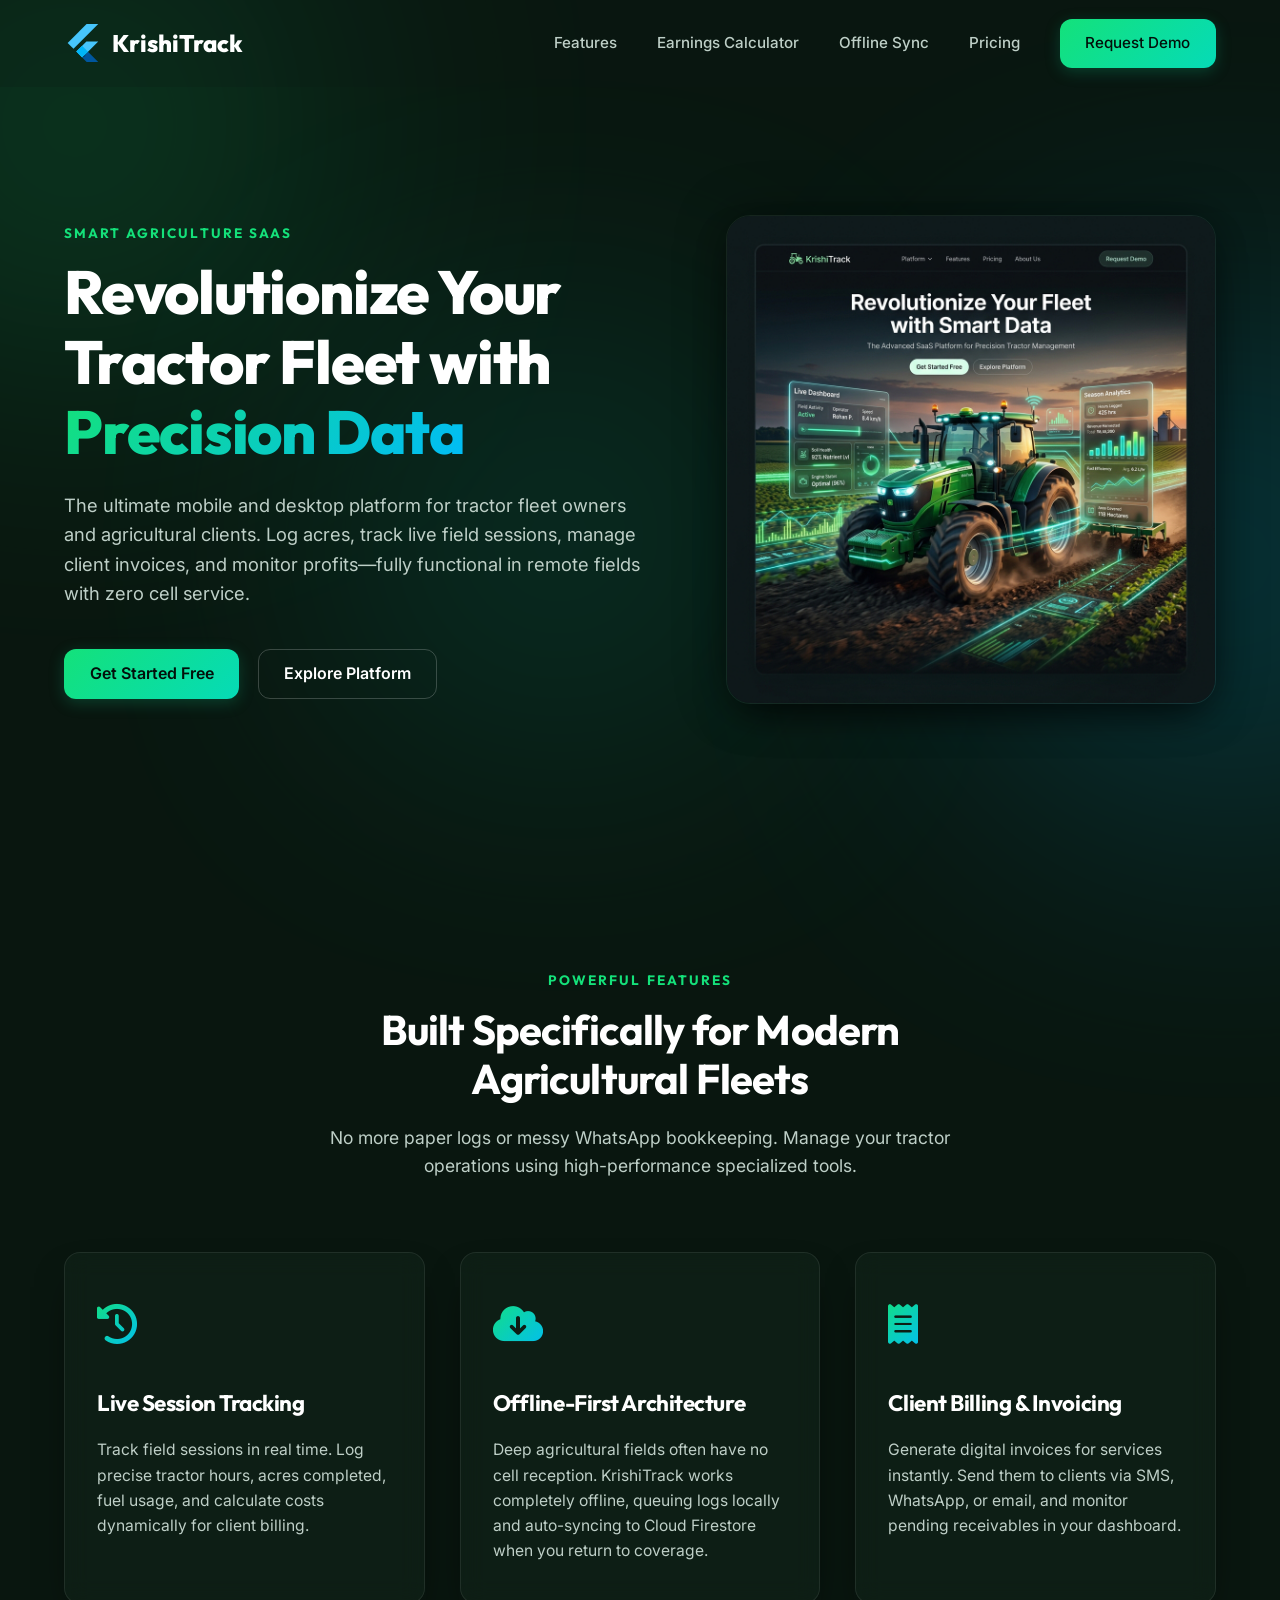
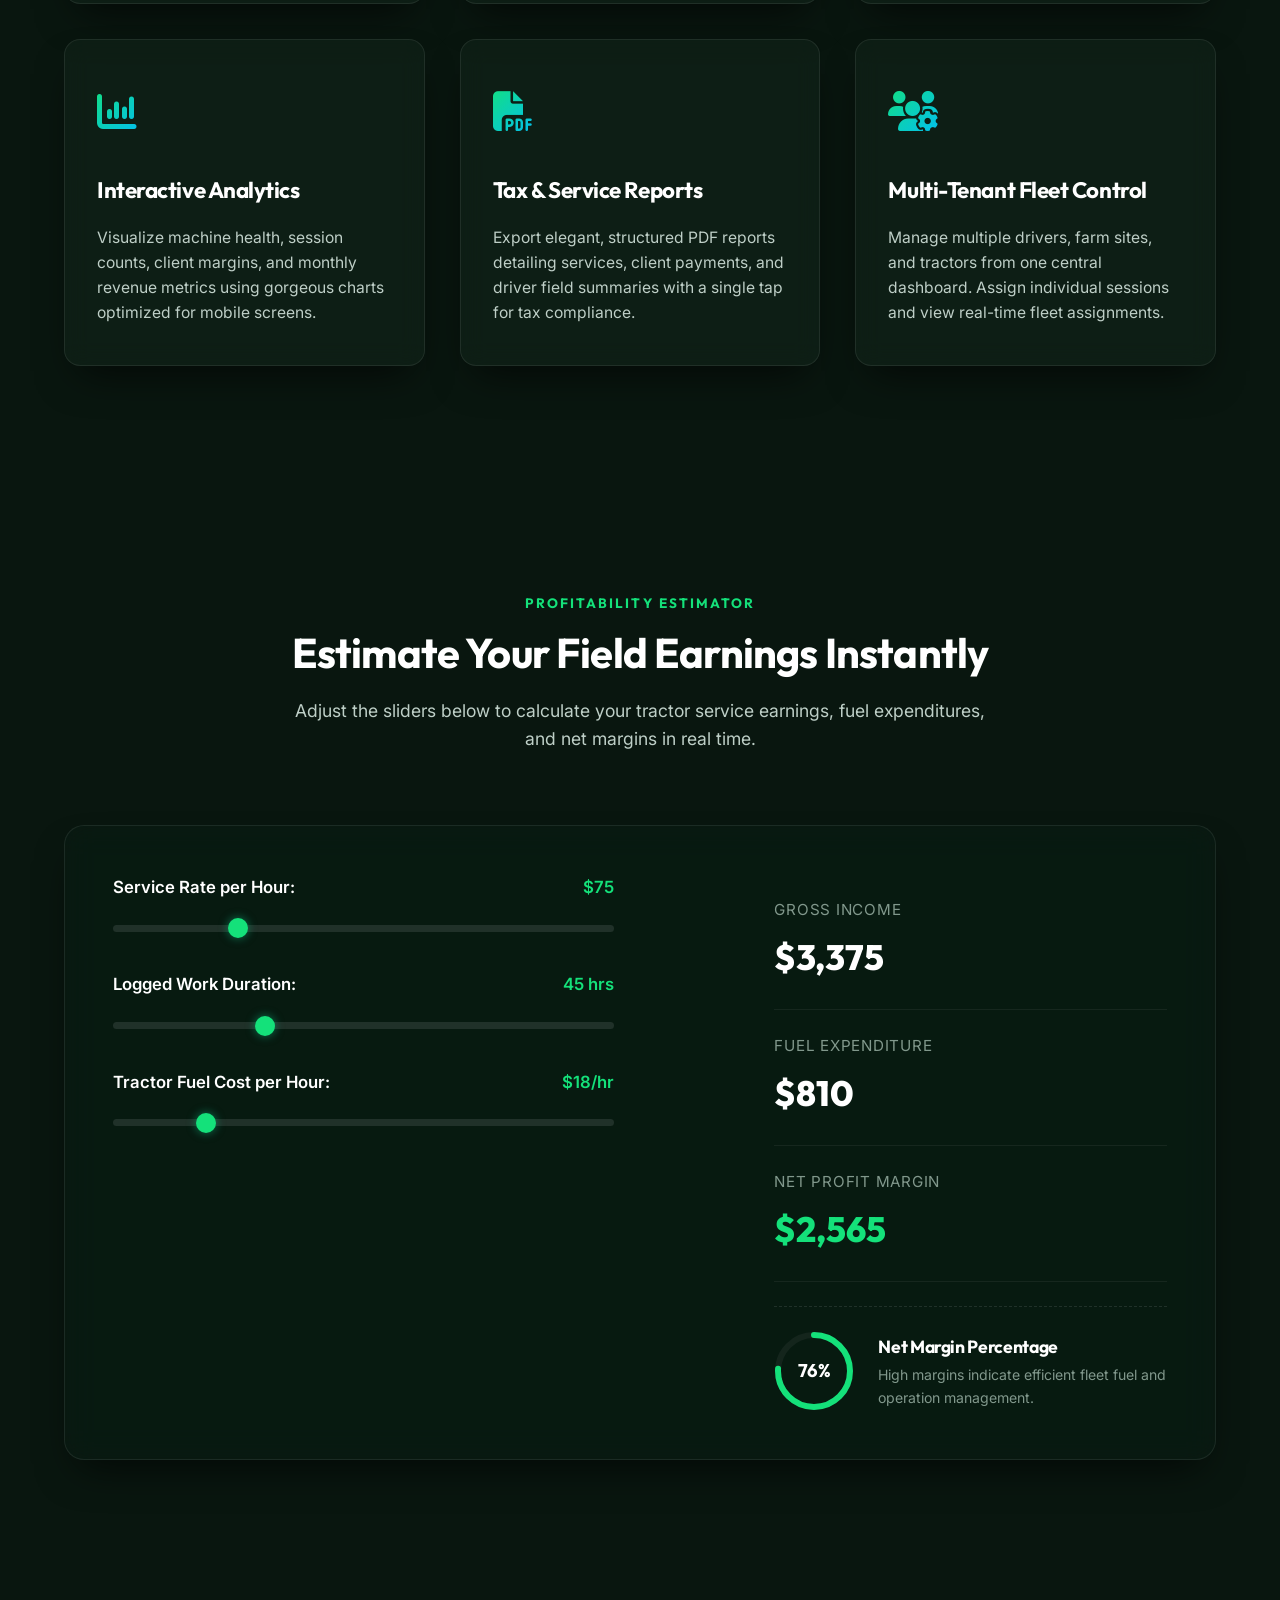
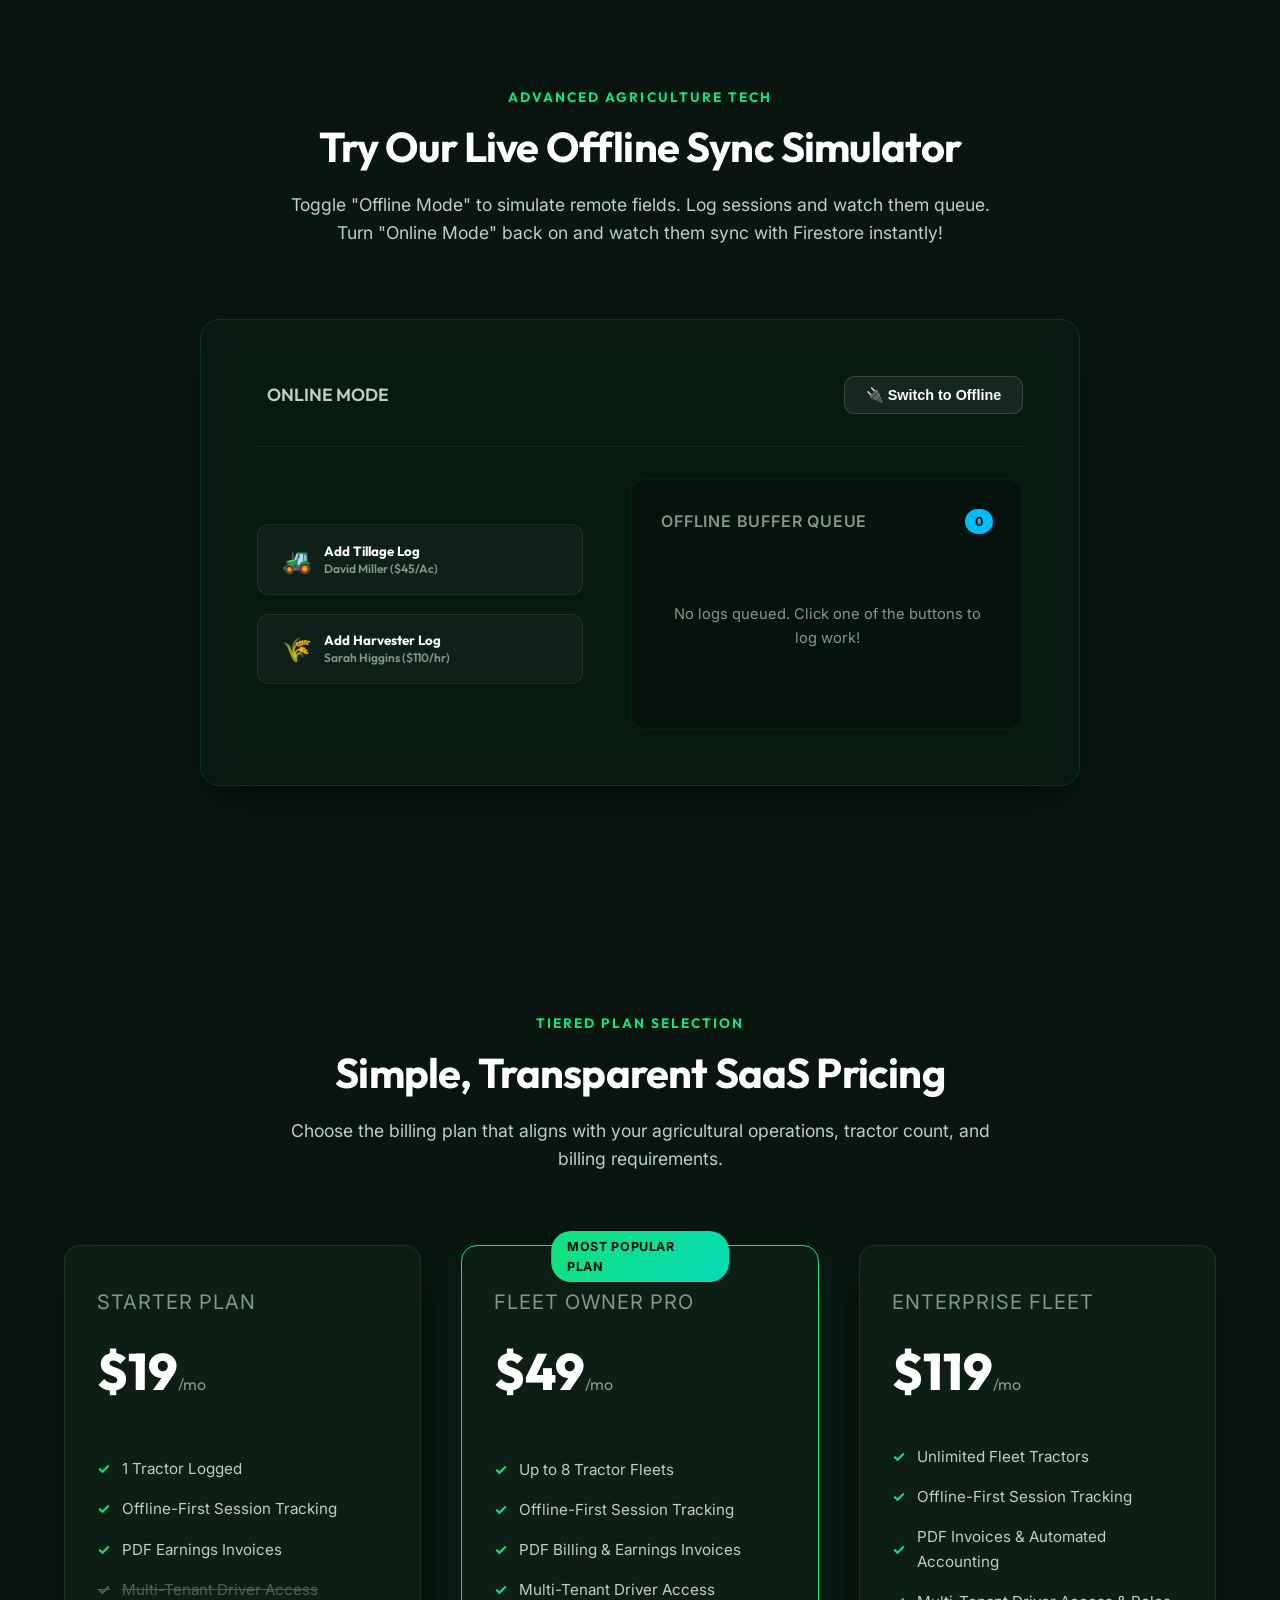
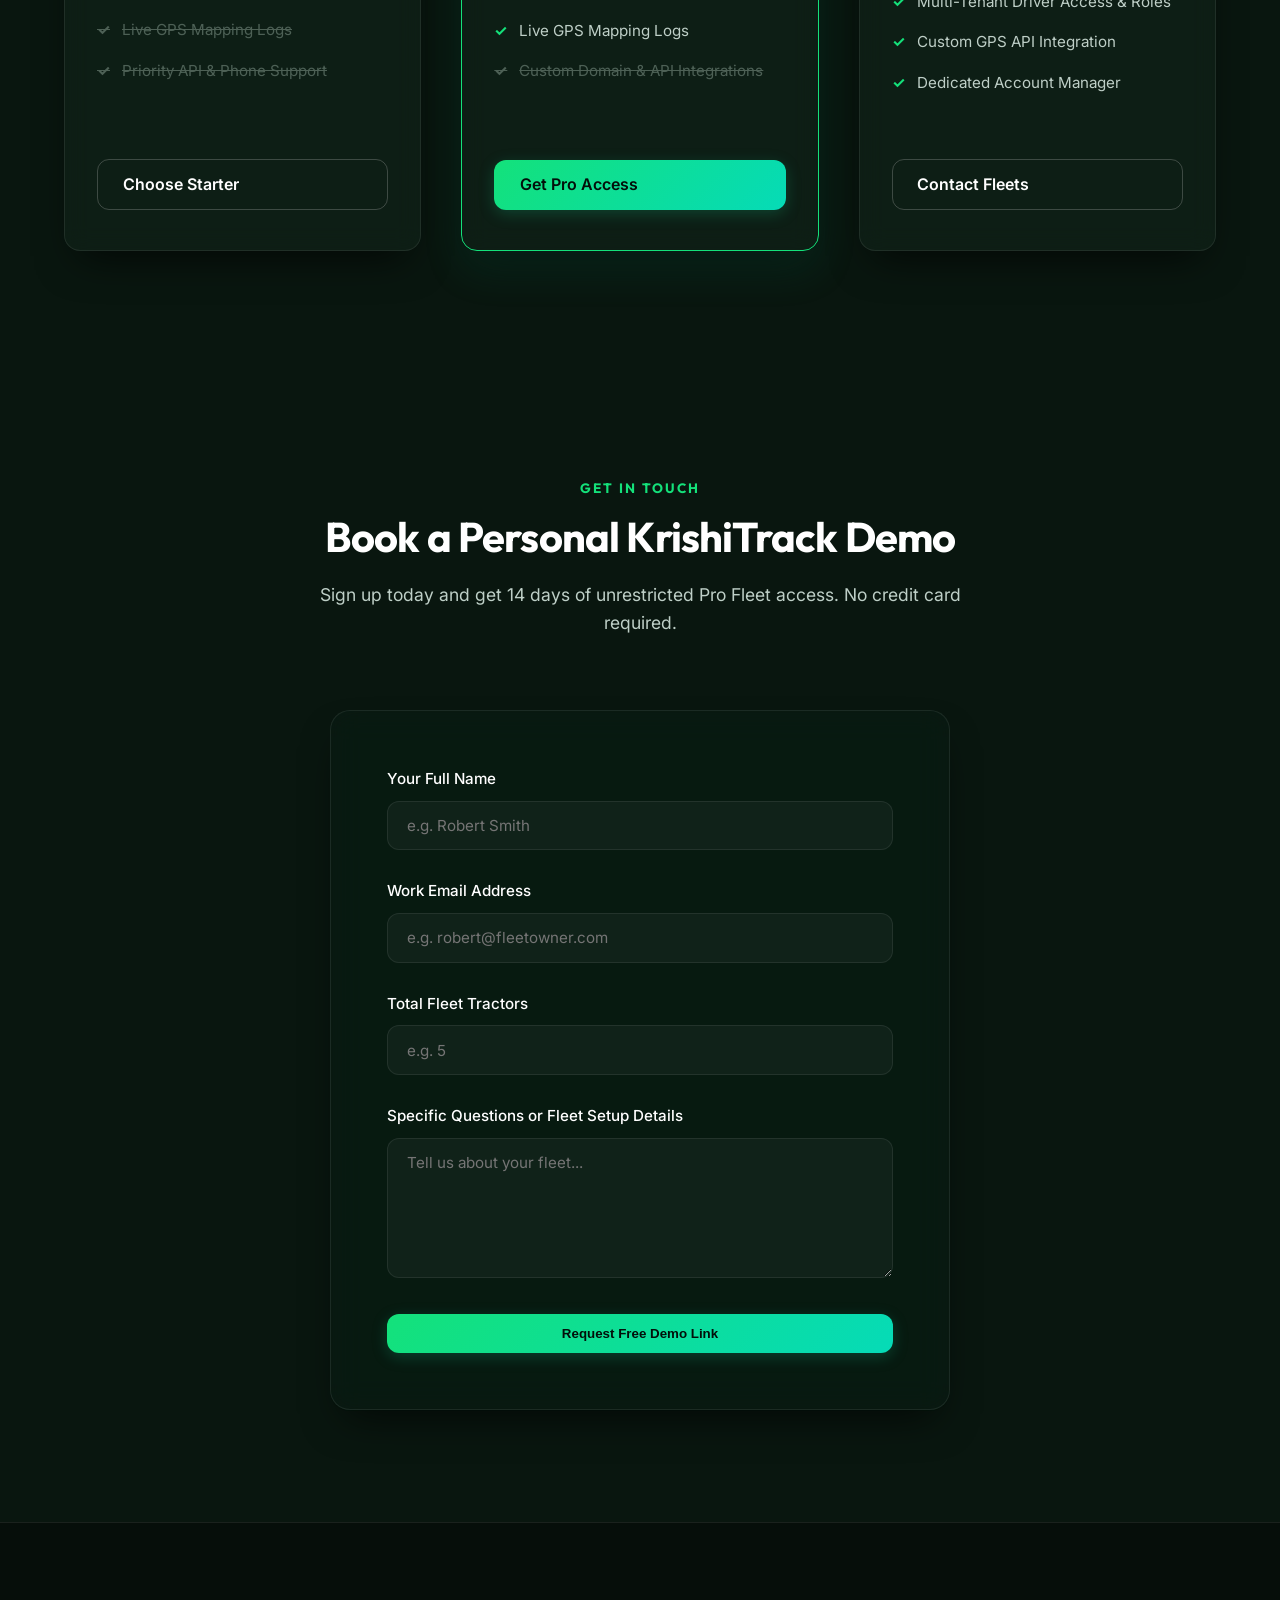
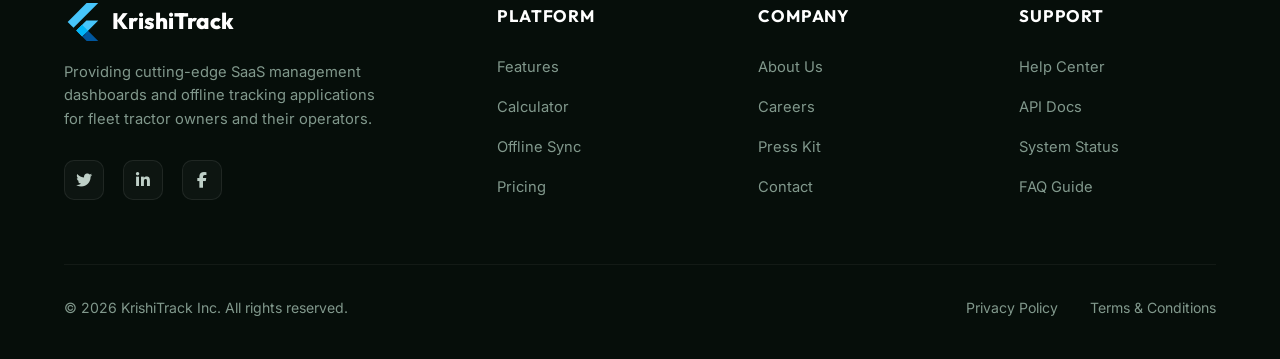
==== index.html @ 52d65d79 "website added" ====
<!DOCTYPE html>
<html lang="en">
<head>
    <meta charset="UTF-8">
    <meta name="viewport" content="width=device-width, initial-scale=1.0">
    <meta name="description" content="KrishiTrack is a premium tractor service SaaS for fleet owners and agricultural clients. Log fields, track session earnings, and collect payments—fully functional offline.">
    <title>KrishiTrack — Smart Tractor Service SaaS & Offline Tracker</title>
    
    <!-- Premium Styles & Fonts -->
    <link rel="stylesheet" href="css/style.css">
    <link rel="stylesheet" href="https://cdnjs.cloudflare.com/ajax/libs/font-awesome/6.4.0/css/all.min.css">
    <link rel="icon" type="image/png" href="assets/logo.svg">
</head>
<body>

    <!-- BACKGROUND LIGHT ORBS -->
    <div class="bg-blur-orb orb-1"></div>
    <div class="bg-blur-orb orb-2"></div>
    <div class="bg-blur-orb orb-3"></div>

    <!-- HEADER / NAVIGATION -->
    <header class="navbar">
        <div class="nav-container">
            <a href="index.html" class="logo" id="nav-logo">
                <img src="assets/logo.svg" alt="KrishiTrack Logo" class="logo-img">
                <span>KrishiTrack</span>
            </a>
            
            <nav class="nav-links" id="nav-menu">
                <a href="#features" class="nav-item">Features</a>
                <a href="#calculator" class="nav-item">Earnings Calculator</a>
                <a href="#sync-demo" class="nav-item">Offline Sync</a>
                <a href="#pricing" class="nav-item">Pricing</a>
                <a href="#contact" class="btn-primary">Request Demo</a>
            </nav>

            <button class="nav-toggle" id="menu-btn" aria-label="Toggle Menu">
                <i class="fa-solid fa-bars"></i>
            </button>
        </div>
    </header>

    <!-- HERO SECTION -->
    <section class="hero" id="home">
        <div class="hero-content">
            <span class="section-tag">SMART AGRICULTURE SAAS</span>
            <h1>Revolutionize Your Tractor Fleet with <span class="gradient-accent-text">Precision Data</span></h1>
            <p>The ultimate mobile and desktop platform for tractor fleet owners and agricultural clients. Log acres, track live field sessions, manage client invoices, and monitor profits—fully functional in remote fields with zero cell service.</p>
            <div class="hero-btns">
                <a href="#contact" class="btn-primary" id="hero-cta-primary">Get Started Free</a>
                <a href="#features" class="btn-secondary" id="hero-cta-secondary">Explore Platform</a>
            </div>
        </div>
        <div class="hero-image-container">
            <img src="assets/hero_mockup.png" alt="KrishiTrack Premium App Dashboard Mockup" class="hero-image" id="hero-mockup-img">
        </div>
    </section>

    <!-- CORE FEATURES SECTION -->
    <section class="section" id="features">
        <div class="section-header">
            <span class="section-tag">POWERFUL FEATURES</span>
            <h2>Built Specifically for Modern Agricultural Fleets</h2>
            <p>No more paper logs or messy WhatsApp bookkeeping. Manage your tractor operations using high-performance specialized tools.</p>
        </div>

        <div class="features-grid">
            <div class="glass-card feature-card" id="feat-1">
                <span class="feature-icon"><i class="fa-solid fa-clock-rotate-left"></i></span>
                <h3>Live Session Tracking</h3>
                <p>Track field sessions in real time. Log precise tractor hours, acres completed, fuel usage, and calculate costs dynamically for client billing.</p>
            </div>
            <div class="glass-card feature-card" id="feat-2">
                <span class="feature-icon"><i class="fa-solid fa-cloud-arrow-down"></i></span>
                <h3>Offline-First Architecture</h3>
                <p>Deep agricultural fields often have no cell reception. KrishiTrack works completely offline, queuing logs locally and auto-syncing to Cloud Firestore when you return to coverage.</p>
            </div>
            <div class="glass-card feature-card" id="feat-3">
                <span class="feature-icon"><i class="fa-solid fa-receipt"></i></span>
                <h3>Client Billing & Invoicing</h3>
                <p>Generate digital invoices for services instantly. Send them to clients via SMS, WhatsApp, or email, and monitor pending receivables in your dashboard.</p>
            </div>
            <div class="glass-card feature-card" id="feat-4">
                <span class="feature-icon"><i class="fa-solid fa-chart-column"></i></span>
                <h3>Interactive Analytics</h3>
                <p>Visualize machine health, session counts, client margins, and monthly revenue metrics using gorgeous charts optimized for mobile screens.</p>
            </div>
            <div class="glass-card feature-card" id="feat-5">
                <span class="feature-icon"><i class="fa-solid fa-file-pdf"></i></span>
                <h3>Tax & Service Reports</h3>
                <p>Export elegant, structured PDF reports detailing services, client payments, and driver field summaries with a single tap for tax compliance.</p>
            </div>
            <div class="glass-card feature-card" id="feat-6">
                <span class="feature-icon"><i class="fa-solid fa-users-gear"></i></span>
                <h3>Multi-Tenant Fleet Control</h3>
                <p>Manage multiple drivers, farm sites, and tractors from one central dashboard. Assign individual sessions and view real-time fleet assignments.</p>
            </div>
        </div>
    </section>

    <!-- INTERACTIVE PROFIT CALCULATOR -->
    <section class="section" id="calculator">
        <div class="section-header">
            <span class="section-tag">PROFITABILITY ESTIMATOR</span>
            <h2>Estimate Your Field Earnings Instantly</h2>
            <p>Adjust the sliders below to calculate your tractor service earnings, fuel expenditures, and net margins in real time.</p>
        </div>

        <div class="glass-panel calc-container" id="profit-calc-widget">
            <!-- SLIDER INPUTS -->
            <div class="calc-inputs">
                <div class="calc-form-group">
                    <label for="calc-rate">Service Rate per Hour: <span id="calc-rate-val">$45</span></label>
                    <input type="range" id="calc-rate" class="slider-input" min="20" max="250" step="5" value="75">
                </div>
                
                <div class="calc-form-group">
                    <label for="calc-hours">Logged Work Duration: <span id="calc-hours-val">10 hrs</span></label>
                    <input type="range" id="calc-hours" class="slider-input" min="1" max="150" step="1" value="45">
                </div>
                
                <div class="calc-form-group">
                    <label for="calc-fuel">Tractor Fuel Cost per Hour: <span id="calc-fuel-val">$15/hr</span></label>
                    <input type="range" id="calc-fuel" class="slider-input" min="5" max="80" step="1" value="18">
                </div>
            </div>

            <!-- CALCULATED BREAKDOWN -->
            <div class="calc-results" id="profit-results-panel">
                <div class="result-item" id="gross-res">
                    <div class="label">Gross Income</div>
                    <div class="value" id="res-gross">$0</div>
                </div>
                <div class="result-item" id="fuel-res">
                    <div class="label">Fuel Expenditure</div>
                    <div class="value" id="res-fuel">$0</div>
                </div>
                <div class="result-item net-profit" id="net-res">
                    <div class="label">Net profit margin</div>
                    <div class="value" id="res-net">$0</div>
                </div>
                
                <!-- Circular margin progress -->
                <div class="margin-circle-container">
                    <div class="progress-ring">
                        <svg width="80" height="80">
                            <circle class="progress-ring-circle-bg" cx="40" cy="40" r="36" />
                            <circle class="progress-ring-circle" id="progress-ring-circle" cx="40" cy="40" r="36" />
                        </svg>
                        <div class="progress-text" id="margin-percentage">0%</div>
                    </div>
                    <div class="margin-description">
                        <h4>Net Margin Percentage</h4>
                        <p>High margins indicate efficient fleet fuel and operation management.</p>
                    </div>
                </div>
            </div>
        </div>
    </section>

    <!-- LIVE OFFLINE SYNC SIMULATOR -->
    <section class="section" id="sync-demo">
        <div class="section-header">
            <span class="section-tag">ADVANCED AGRICULTURE TECH</span>
            <h2>Try Our Live Offline Sync Simulator</h2>
            <p>Toggle "Offline Mode" to simulate remote fields. Log sessions and watch them queue. Turn "Online Mode" back on and watch them sync with Firestore instantly!</p>
        </div>

        <div class="glass-panel sync-container" id="sync-simulation-box">
            <!-- STATUS TOPBAR -->
            <div class="sync-header">
                <div class="sync-status">
                    <span class="status-dot" id="status-dot"></span>
                    <span id="status-text">ONLINE MODE</span>
                </div>
                <button class="btn-toggle-connection" id="btn-connection">🔌 Switch to Offline</button>
            </div>

            <!-- BODY PANEL -->
            <div class="sync-demo-body">
                <div class="sync-actions">
                    <button class="btn-action" id="btn-add-session-1">
                        <span class="icon">🚜</span>
                        <div>
                            <strong>Add Tillage Log</strong>
                            <p style="font-size:0.75rem; color:var(--text-muted); margin-top:2px;">David Miller ($45/Ac)</p>
                        </div>
                    </button>
                    <button class="btn-action" id="btn-add-session-2">
                        <span class="icon">🌾</span>
                        <div>
                            <strong>Add Harvester Log</strong>
                            <p style="font-size:0.75rem; color:var(--text-muted); margin-top:2px;">Sarah Higgins ($110/hr)</p>
                        </div>
                    </button>
                </div>

                <!-- QUEUE PANEL representation -->
                <div class="queue-panel">
                    <div class="queue-title">
                        <span>Offline Buffer Queue</span>
                        <span class="queue-badge" id="queue-count">0</span>
                    </div>
                    <div class="queue-list" id="queue-list">
                        <div class="queue-empty-msg" id="queue-empty">
                            No logs queued. Click one of the buttons to log work!
                        </div>
                    </div>
                </div>
            </div>
        </div>
    </section>

    <!-- SAAS PRICING TIERS -->
    <section class="section" id="pricing">
        <div class="section-header">
            <span class="section-tag">TIERED PLAN SELECTION</span>
            <h2>Simple, Transparent SaaS Pricing</h2>
            <p>Choose the billing plan that aligns with your agricultural operations, tractor count, and billing requirements.</p>
        </div>

        <div class="pricing-grid">
            <!-- STARTER -->
            <div class="glass-card pricing-card" id="price-starter">
                <div class="price-header">
                    <div class="tier-name">Starter Plan</div>
                    <div class="price">$19<span>/mo</span></div>
                </div>
                <ul class="price-features">
                    <li><span class="check">✓</span> 1 Tractor Logged</li>
                    <li><span class="check">✓</span> Offline-First Session Tracking</li>
                    <li><span class="check">✓</span> PDF Earnings Invoices</li>
                    <li class="disabled"><span class="check">✓</span> Multi-Tenant Driver Access</li>
                    <li class="disabled"><span class="check">✓</span> Live GPS Mapping Logs</li>
                    <li class="disabled"><span class="check">✓</span> Priority API & Phone Support</li>
                </ul>
                <a href="#contact" class="btn-secondary" id="btn-pricing-starter">Choose Starter</a>
            </div>

            <!-- PRO / OWNER -->
            <div class="glass-card pricing-card popular" id="price-owner">
                <div class="popular-badge">Most Popular Plan</div>
                <div class="price-header">
                    <div class="tier-name">Fleet Owner Pro</div>
                    <div class="price">$49<span>/mo</span></div>
                </div>
                <ul class="price-features">
                    <li><span class="check">✓</span> Up to 8 Tractor Fleets</li>
                    <li><span class="check">✓</span> Offline-First Session Tracking</li>
                    <li><span class="check">✓</span> PDF Billing & Earnings Invoices</li>
                    <li><span class="check">✓</span> Multi-Tenant Driver Access</li>
                    <li><span class="check">✓</span> Live GPS Mapping Logs</li>
                    <li class="disabled"><span class="check">✓</span> Custom Domain & API Integrations</li>
                </ul>
                <a href="#contact" class="btn-primary" id="btn-pricing-owner">Get Pro Access</a>
            </div>

            <!-- ENTERPRISE -->
            <div class="glass-card pricing-card" id="price-fleet">
                <div class="price-header">
                    <div class="tier-name">Enterprise Fleet</div>
                    <div class="price">$119<span>/mo</span></div>
                </div>
                <ul class="price-features">
                    <li><span class="check">✓</span> Unlimited Fleet Tractors</li>
                    <li><span class="check">✓</span> Offline-First Session Tracking</li>
                    <li><span class="check">✓</span> PDF Invoices & Automated Accounting</li>
                    <li><span class="check">✓</span> Multi-Tenant Driver Access & Roles</li>
                    <li><span class="check">✓</span> Custom GPS API Integration</li>
                    <li><span class="check">✓</span> Dedicated Account Manager</li>
                </ul>
                <a href="#contact" class="btn-secondary" id="btn-pricing-fleet">Contact Fleets</a>
            </div>
        </div>
    </section>

    <!-- CONTACT / BOOK DEMO FORM -->
    <section class="section" id="contact">
        <div class="section-header">
            <span class="section-tag">GET IN TOUCH</span>
            <h2>Book a Personal KrishiTrack Demo</h2>
            <p>Sign up today and get 14 days of unrestricted Pro Fleet access. No credit card required.</p>
        </div>

        <div class="glass-panel contact-container">
            <form class="contact-form" id="contact-form">
                <div class="form-group">
                    <label for="form-name">Your Full Name</label>
                    <input type="text" id="form-name" class="form-input" placeholder="e.g. Robert Smith" required>
                </div>
                <div class="form-group">
                    <label for="form-email">Work Email Address</label>
                    <input type="email" id="form-email" class="form-input" placeholder="e.g. robert@fleetowner.com" required>
                </div>
                <div class="form-group">
                    <label for="form-tractors">Total Fleet Tractors</label>
                    <input type="number" id="form-tractors" class="form-input" min="1" max="500" placeholder="e.g. 5" required>
                </div>
                <div class="form-group">
                    <label for="form-msg">Specific Questions or Fleet Setup Details</label>
                    <textarea id="form-msg" class="form-input" placeholder="Tell us about your fleet..." required></textarea>
                </div>
                <button type="submit" class="btn-primary" id="btn-submit-form">Request Free Demo Link</button>
            </form>
        </div>
    </section>

    <!-- FOOTER -->
    <footer class="footer">
        <div class="footer-container">
            <div class="footer-info">
                <a href="index.html" class="footer-logo">
                    <img src="assets/logo.svg" alt="KrishiTrack Logo" class="logo-img">
                    <span>KrishiTrack</span>
                </a>
                <p>Providing cutting-edge SaaS management dashboards and offline tracking applications for fleet tractor owners and their operators.</p>
                <div class="social-links">
                    <a href="#" class="social-icon" aria-label="Twitter"><i class="fa-brands fa-twitter"></i></a>
                    <a href="#" class="social-icon" aria-label="LinkedIn"><i class="fa-brands fa-linkedin-in"></i></a>
                    <a href="#" class="social-icon" aria-label="Facebook"><i class="fa-brands fa-facebook-f"></i></a>
                </div>
            </div>
            
            <div class="footer-column">
                <h4>Platform</h4>
                <ul>
                    <li><a href="#features">Features</a></li>
                    <li><a href="#calculator">Calculator</a></li>
                    <li><a href="#sync-demo">Offline Sync</a></li>
                    <li><a href="#pricing">Pricing</a></li>
                </ul>
            </div>

            <div class="footer-column">
                <h4>Company</h4>
                <ul>
                    <li><a href="#">About Us</a></li>
                    <li><a href="#">Careers</a></li>
                    <li><a href="#">Press Kit</a></li>
                    <li><a href="#contact">Contact</a></li>
                </ul>
            </div>

            <div class="footer-column">
                <h4>Support</h4>
                <ul>
                    <li><a href="#">Help Center</a></li>
                    <li><a href="#">API Docs</a></li>
                    <li><a href="#">System Status</a></li>
                    <li><a href="#">FAQ Guide</a></li>
                </ul>
            </div>
        </div>

        <div class="footer-bottom">
            <p>&copy; 2026 KrishiTrack Inc. All rights reserved.</p>
            <div class="footer-bottom-links">
                <a href="privacy.html" id="link-privacy">Privacy Policy</a>
                <a href="terms.html" id="link-terms">Terms & Conditions</a>
            </div>
        </div>
    </footer>

    <!-- MAIN JAVASCRIPT -->
    <script src="js/main.js"></script>
</body>
</html>
---- css/style.css ----
@import url('https://fonts.googleapis.com/css2?family=Inter:wght@300;400;500;600&family=Outfit:wght@400;500;600;700;800&display=swap');

/* --- DESIGN SYSTEM & CSS VARIABLES --- */
:root {
    --bg-base: hsl(150, 42%, 6%);
    --bg-surface: hsl(150, 35%, 11%);
    --bg-surface-glass: rgba(12, 28, 20, 0.6);
    --bg-card: rgba(20, 40, 30, 0.45);
    
    --primary: hsl(150, 84%, 48%);       /* Field Neon Green */
    --secondary: hsl(195, 100%, 49%);    /* Tech Cyan-Blue */
    --accent: hsl(170, 95%, 44%);       /* Emerald Glow */
    
    --text-primary: hsl(0, 0%, 100%);
    --text-secondary: hsl(150, 15%, 78%);
    --text-muted: hsl(150, 10%, 55%);
    
    --border-color: rgba(255, 255, 255, 0.08);
    --border-glow: rgba(16, 185, 129, 0.2);
    
    --font-heading: 'Outfit', 'Inter', sans-serif;
    --font-body: 'Inter', sans-serif;
    
    --shadow-premium: 0 20px 40px -15px rgba(0, 0, 0, 0.7);
    --shadow-glow: 0 0 25px rgba(16, 185, 129, 0.35);
    --transition-smooth: all 0.4s cubic-bezier(0.16, 1, 0.3, 1);
}

/* --- RESET & BASE STYLES --- */
* {
    margin: 0;
    padding: 0;
    box-sizing: border-box;
    scroll-behavior: smooth;
}

body {
    background-color: var(--bg-base);
    color: var(--text-secondary);
    font-family: var(--font-body);
    line-height: 1.6;
    overflow-x: hidden;
}

h1, h2, h3, h4, h5, h6 {
    color: var(--text-primary);
    font-family: var(--font-heading);
    font-weight: 700;
    letter-spacing: -0.02em;
}

a {
    color: inherit;
    text-decoration: none;
    transition: var(--transition-smooth);
}

ul {
    list-style: none;
}

/* --- PREMIUM GRADIENTS & DECORATIONS --- */
.gradient-text {
    background: linear-gradient(135deg, var(--text-primary) 30%, var(--primary) 70%, var(--secondary) 100%);
    -webkit-background-clip: text;
    -webkit-text-fill-color: transparent;
}

.gradient-accent-text {
    background: linear-gradient(135deg, var(--primary) 0%, var(--secondary) 100%);
    -webkit-background-clip: text;
    -webkit-text-fill-color: transparent;
}

.bg-blur-orb {
    position: absolute;
    border-radius: 50%;
    filter: blur(140px);
    z-index: -1;
    opacity: 0.22;
    pointer-events: none;
}

.orb-1 {
    width: 450px;
    height: 450px;
    background: var(--primary);
    top: -100px;
    left: -150px;
}

.orb-2 {
    width: 500px;
    height: 500px;
    background: var(--secondary);
    bottom: 10%;
    right: -200px;
}

.orb-3 {
    width: 350px;
    height: 350px;
    background: var(--accent);
    top: 40%;
    left: 30%;
}

/* --- GLASSMORPHISM UTILITIES --- */
.glass-panel {
    background: var(--bg-surface-glass);
    backdrop-filter: blur(16px) saturate(180%);
    -webkit-backdrop-filter: blur(16px) saturate(180%);
    border: 1px solid var(--border-color);
    border-radius: 20px;
    box-shadow: var(--shadow-premium);
    transition: var(--transition-smooth);
}

.glass-card {
    background: var(--bg-card);
    backdrop-filter: blur(12px);
    -webkit-backdrop-filter: blur(12px);
    border: 1px solid var(--border-color);
    border-radius: 16px;
    padding: 2.5rem 2rem;
    box-shadow: var(--shadow-premium);
    transition: var(--transition-smooth);
}

.glass-card:hover {
    transform: translateY(-8px);
    border-color: rgba(16, 185, 129, 0.25);
    box-shadow: 0 20px 35px -10px rgba(0,0,0,0.6), 0 0 15px rgba(16, 185, 129, 0.1);
}

/* --- NAVIGATION BAR --- */
.navbar {
    position: fixed;
    top: 0;
    left: 0;
    width: 100%;
    z-index: 1000;
    padding: 1.2rem 5%;
    transition: var(--transition-smooth);
    background: rgba(12, 28, 20, 0.2);
}

.navbar.scrolled {
    background: rgba(12, 28, 20, 0.85);
    backdrop-filter: blur(16px);
    border-bottom: 1px solid var(--border-color);
    padding: 0.9rem 5%;
}

.nav-container {
    display: flex;
    justify-content: space-between;
    align-items: center;
    max-width: 1300px;
    margin: 0 auto;
}

.logo {
    display: flex;
    align-items: center;
    gap: 10px;
    font-size: 1.5rem;
    font-family: var(--font-heading);
    font-weight: 800;
    color: var(--text-primary);
}

.logo-img {
    height: 38px;
    width: 38px;
}

.nav-links {
    display: flex;
    gap: 2.5rem;
    align-items: center;
}

.nav-links a {
    font-size: 0.95rem;
    font-weight: 500;
}

.nav-links a:hover {
    color: var(--primary);
}

.nav-links a.active {
    color: var(--primary);
}

.btn-primary {
    background: linear-gradient(135deg, var(--primary) 0%, var(--accent) 100%);
    color: #030f0a;
    font-weight: 600;
    padding: 0.75rem 1.6rem;
    border-radius: 12px;
    box-shadow: 0 4px 15px rgba(16, 185, 129, 0.25);
    border: none;
    cursor: pointer;
    transition: var(--transition-smooth);
}

.btn-primary:hover {
    transform: translateY(-2px);
    box-shadow: 0 6px 20px rgba(16, 185, 129, 0.4), var(--shadow-glow);
}

.btn-secondary {
    background: transparent;
    color: var(--text-primary);
    font-weight: 600;
    padding: 0.72rem 1.55rem;
    border-radius: 12px;
    border: 1px solid rgba(255, 255, 255, 0.2);
    cursor: pointer;
    transition: var(--transition-smooth);
}

.btn-secondary:hover {
    background: rgba(255, 255, 255, 0.05);
    border-color: var(--primary);
    transform: translateY(-2px);
}

.nav-toggle {
    display: none;
    cursor: pointer;
    background: none;
    border: none;
    color: var(--text-primary);
    font-size: 1.6rem;
}

/* --- HERO SECTION --- */
.hero {
    position: relative;
    padding: 10rem 5% 6rem 5%;
    max-width: 1400px;
    margin: 0 auto;
    display: grid;
    grid-template-columns: 1.1fr 0.9fr;
    gap: 4rem;
    align-items: center;
    min-height: 95vh;
}

.hero-content h1 {
    font-size: 3.8rem;
    line-height: 1.15;
    margin-bottom: 1.5rem;
    font-weight: 800;
}

.hero-content p {
    font-size: 1.15rem;
    color: var(--text-secondary);
    margin-bottom: 2.5rem;
    max-width: 580px;
}

.hero-btns {
    display: flex;
    gap: 1.2rem;
}

.hero-image-container {
    position: relative;
    display: flex;
    justify-content: center;
    align-items: center;
}

.hero-image {
    max-width: 100%;
    height: auto;
    border-radius: 24px;
    box-shadow: var(--shadow-premium), 0 0 50px rgba(0, 0, 0, 0.4);
    animation: floatAnimation 6s ease-in-out infinite;
    border: 1px solid rgba(255, 255, 255, 0.05);
}

@keyframes floatAnimation {
    0%, 100% { transform: translateY(0); }
    50% { transform: translateY(-12px); }
}

/* --- SECTION GENERAL --- */
.section {
    padding: 7rem 5%;
    max-width: 1300px;
    margin: 0 auto;
    position: relative;
}

.section-header {
    text-align: center;
    max-width: 700px;
    margin: 0 auto 4.5rem auto;
}

.section-tag {
    font-family: var(--font-heading);
    font-weight: 700;
    text-transform: uppercase;
    font-size: 0.85rem;
    letter-spacing: 0.15em;
    color: var(--primary);
    margin-bottom: 0.8rem;
    display: inline-block;
}

.section-header h2 {
    font-size: 2.6rem;
    margin-bottom: 1.2rem;
    line-height: 1.2;
}

.section-header p {
    font-size: 1.1rem;
    color: var(--text-secondary);
}

/* --- FEATURES SECTION --- */
.features-grid {
    display: grid;
    grid-template-columns: repeat(auto-fit, minmax(320px, 1fr));
    gap: 2.2rem;
}

.feature-icon {
    font-size: 2.5rem;
    margin-bottom: 1.8rem;
    color: var(--primary);
    background: linear-gradient(135deg, var(--primary), var(--secondary));
    -webkit-background-clip: text;
    -webkit-text-fill-color: transparent;
    display: inline-block;
}

.feature-card h3 {
    font-size: 1.4rem;
    margin-bottom: 1rem;
}

.feature-card p {
    font-size: 0.98rem;
    color: var(--text-secondary);
}

/* --- INTERACTIVE CALCULATOR --- */
.calc-container {
    display: grid;
    grid-template-columns: 1.1fr 0.9fr;
    gap: 4rem;
    align-items: stretch;
}

.calc-inputs {
    padding: 3rem;
}

.calc-form-group {
    margin-bottom: 2rem;
}

.calc-form-group label {
    display: flex;
    justify-content: space-between;
    font-weight: 600;
    font-size: 1.05rem;
    margin-bottom: 0.8rem;
    color: var(--text-primary);
}

.calc-form-group label span {
    color: var(--primary);
}

.slider-input {
    width: 100%;
    -webkit-appearance: none;
    appearance: none;
    height: 7px;
    border-radius: 5px;
    background: rgba(255,255,255,0.1);
    outline: none;
    transition: background 0.3s;
}

.slider-input::-webkit-slider-thumb {
    -webkit-appearance: none;
    appearance: none;
    width: 20px;
    height: 20px;
    border-radius: 50%;
    background: var(--primary);
    cursor: pointer;
    box-shadow: 0 0 10px rgba(16, 185, 129, 0.6);
    transition: transform 0.2s;
}

.slider-input::-webkit-slider-thumb:hover {
    transform: scale(1.2);
}

.calc-results {
    display: flex;
    flex-direction: column;
    justify-content: space-between;
    padding: 3rem;
    border-color: rgba(16, 185, 129, 0.15);
}

.result-item {
    padding: 1.5rem 0;
    border-bottom: 1px solid rgba(255,255,255,0.06);
}

.result-item:last-of-type {
    border-bottom: none;
}

.result-item .label {
    font-size: 0.95rem;
    color: var(--text-muted);
    text-transform: uppercase;
    letter-spacing: 0.05em;
    margin-bottom: 0.4rem;
}

.result-item .value {
    font-size: 2.2rem;
    font-family: var(--font-heading);
    font-weight: 800;
    color: var(--text-primary);
}

.result-item.net-profit .value {
    color: var(--primary);
}

.margin-circle-container {
    display: flex;
    align-items: center;
    gap: 1.5rem;
    margin-top: 1.5rem;
    padding-top: 1.5rem;
    border-top: 1px dashed rgba(255, 255, 255, 0.1);
}

.progress-ring {
    position: relative;
    width: 80px;
    height: 80px;
}

.progress-ring svg {
    transform: rotate(-90deg);
}

.progress-ring-circle-bg {
    fill: none;
    stroke: rgba(255, 255, 255, 0.05);
    stroke-width: 6;
}

.progress-ring-circle {
    fill: none;
    stroke: var(--primary);
    stroke-width: 6;
    stroke-linecap: round;
    stroke-dasharray: 226;
    stroke-dashoffset: 50;
    transition: stroke-dashoffset 0.35s;
}

.progress-text {
    position: absolute;
    top: 50%;
    left: 50%;
    transform: translate(-50%, -50%);
    font-family: var(--font-heading);
    font-weight: 700;
    font-size: 1.15rem;
    color: var(--text-primary);
}

.margin-description h4 {
    font-size: 1.1rem;
    margin-bottom: 0.2rem;
}

.margin-description p {
    font-size: 0.88rem;
    color: var(--text-muted);
}

/* --- INTERACTIVE SYNC SIMULATOR --- */
.sync-container {
    max-width: 880px;
    margin: 0 auto;
    padding: 3.5rem;
    border-color: rgba(0, 181, 248, 0.15);
}

.sync-header {
    display: flex;
    justify-content: space-between;
    align-items: center;
    padding-bottom: 2rem;
    border-bottom: 1px solid rgba(255, 255, 255, 0.06);
    margin-bottom: 2rem;
}

.sync-status {
    display: flex;
    align-items: center;
    gap: 10px;
    font-weight: 600;
    font-size: 1.1rem;
    font-family: var(--font-heading);
}

.status-indicator {
    width: 12px;
    height: 12px;
    border-radius: 50%;
    background: var(--primary);
    box-shadow: 0 0 10px var(--primary);
    animation: pulse 1.8s infinite;
}

.status-indicator.offline {
    background: hsl(15, 100%, 50%);
    box-shadow: 0 0 10px hsl(15, 100%, 50%);
}

@keyframes pulse {
    0%, 100% { opacity: 0.6; }
    50% { opacity: 1; }
}

.btn-toggle-connection {
    background: rgba(255, 255, 255, 0.06);
    border: 1px solid rgba(255, 255, 255, 0.15);
    color: var(--text-primary);
    font-weight: 600;
    padding: 0.6rem 1.3rem;
    border-radius: 10px;
    cursor: pointer;
    font-size: 0.9rem;
    transition: var(--transition-smooth);
}

.btn-toggle-connection:hover {
    border-color: var(--secondary);
    background: rgba(0, 181, 248, 0.08);
}

.sync-demo-body {
    display: grid;
    grid-template-columns: 1fr 1.2fr;
    gap: 3rem;
}

.sync-actions {
    display: flex;
    flex-direction: column;
    gap: 1.2rem;
    justify-content: center;
}

.btn-action {
    background: rgba(255,255,255,0.03);
    border: 1px solid var(--border-color);
    color: var(--text-primary);
    font-weight: 600;
    padding: 1.1rem 1.5rem;
    border-radius: 12px;
    cursor: pointer;
    display: flex;
    align-items: center;
    gap: 12px;
    text-align: left;
    transition: var(--transition-smooth);
    font-family: var(--font-heading);
}

.btn-action:hover {
    background: rgba(255,255,255,0.06);
    border-color: var(--primary);
    transform: scale(1.02);
}

.btn-action span.icon {
    font-size: 1.5rem;
}

.queue-panel {
    background: rgba(0, 0, 0, 0.25);
    border: 1px solid rgba(255, 255, 255, 0.05);
    border-radius: 14px;
    padding: 1.8rem;
    display: flex;
    flex-direction: column;
    min-height: 250px;
}

.queue-title {
    font-size: 1rem;
    font-weight: 600;
    text-transform: uppercase;
    letter-spacing: 0.05em;
    color: var(--text-muted);
    margin-bottom: 1.2rem;
    display: flex;
    justify-content: space-between;
    align-items: center;
}

.queue-badge {
    background: var(--secondary);
    color: #02090c;
    padding: 0.15rem 0.6rem;
    border-radius: 20px;
    font-size: 0.78rem;
    font-weight: 700;
}

.queue-list {
    flex-grow: 1;
    display: flex;
    flex-direction: column;
    gap: 0.8rem;
    overflow-y: auto;
    max-height: 240px;
}

.queue-empty-msg {
    margin: auto;
    text-align: center;
    color: var(--text-muted);
    font-size: 0.92rem;
}

.queue-item {
    background: rgba(255, 255, 255, 0.03);
    border: 1px solid rgba(255, 255, 255, 0.05);
    padding: 0.9rem 1.1rem;
    border-radius: 10px;
    display: flex;
    justify-content: space-between;
    align-items: center;
    font-size: 0.88rem;
    animation: slideIn 0.3s ease-out;
}

.queue-item.synced {
    border-color: rgba(16, 185, 129, 0.3);
    background: rgba(16, 185, 129, 0.03);
}

.queue-item-details {
    display: flex;
    flex-direction: column;
    gap: 3px;
}

.queue-item-title {
    font-weight: 600;
    color: var(--text-primary);
}

.queue-item-meta {
    font-size: 0.75rem;
    color: var(--text-muted);
}

.queue-item-status {
    font-weight: 600;
    font-size: 0.8rem;
}

.queue-item-status.pending {
    color: hsl(40, 100%, 60%);
}

.queue-item-status.synced {
    color: var(--primary);
}

@keyframes slideIn {
    from { opacity: 0; transform: translateY(10px); }
    to { opacity: 1; transform: translateY(0); }
}

/* --- PRICING SECTION --- */
.pricing-grid {
    display: grid;
    grid-template-columns: repeat(auto-fit, minmax(320px, 1fr));
    gap: 2.5rem;
    align-items: stretch;
}

.pricing-card {
    position: relative;
    display: flex;
    flex-direction: column;
    justify-content: space-between;
}

.pricing-card.popular {
    border-color: var(--primary);
    box-shadow: 0 20px 40px rgba(16, 185, 129, 0.12), var(--shadow-premium);
}

.popular-badge {
    position: absolute;
    top: -15px;
    left: 50%;
    transform: translateX(-50%);
    background: linear-gradient(135deg, var(--primary) 0%, var(--accent) 100%);
    color: #030f0a;
    font-size: 0.78rem;
    font-weight: 700;
    padding: 0.35rem 1rem;
    border-radius: 20px;
    text-transform: uppercase;
    letter-spacing: 0.05em;
}

.price-header {
    margin-bottom: 2rem;
}

.tier-name {
    font-size: 1.25rem;
    color: var(--text-muted);
    margin-bottom: 0.8rem;
    text-transform: uppercase;
    letter-spacing: 0.05em;
}

.price {
    font-size: 3.2rem;
    font-family: var(--font-heading);
    color: var(--text-primary);
    font-weight: 800;
}

.price span {
    font-size: 1rem;
    color: var(--text-muted);
    font-weight: 400;
}

.price-features {
    margin-bottom: 3rem;
}

.price-features li {
    display: flex;
    align-items: center;
    gap: 12px;
    margin-bottom: 1rem;
    font-size: 0.95rem;
}

.price-features li span.check {
    color: var(--primary);
    font-weight: bold;
}

.price-features li.disabled {
    color: var(--text-muted);
    text-decoration: line-through;
    opacity: 0.55;
}

.price-features li.disabled span.check {
    color: var(--text-muted);
}

.pricing-card button {
    width: 100%;
}

/* --- CONTACT SECTION --- */
.contact-container {
    max-width: 620px;
    margin: 0 auto;
}

.contact-form {
    padding: 3.5rem;
}

.form-group {
    margin-bottom: 1.8rem;
}

.form-group label {
    display: block;
    font-size: 0.95rem;
    font-weight: 500;
    margin-bottom: 0.6rem;
    color: var(--text-primary);
}

.form-input {
    width: 100%;
    background: rgba(255, 255, 255, 0.04);
    border: 1px solid var(--border-color);
    border-radius: 12px;
    padding: 0.9rem 1.2rem;
    color: var(--text-primary);
    font-family: var(--font-body);
    font-size: 0.95rem;
    outline: none;
    transition: var(--transition-smooth);
}

.form-input:focus {
    border-color: var(--primary);
    background: rgba(255, 255, 255, 0.06);
    box-shadow: 0 0 15px rgba(16, 185, 129, 0.15);
}

textarea.form-input {
    resize: vertical;
    min-height: 140px;
}

.contact-form button {
    width: 100%;
}

/* --- FOOTER --- */
.footer {
    background: hsl(150, 38%, 4%);
    border-top: 1px solid var(--border-color);
    padding: 5rem 5% 2.5rem 5%;
}

.footer-container {
    max-width: 1300px;
    margin: 0 auto;
    display: grid;
    grid-template-columns: 1.5fr repeat(3, 0.8fr);
    gap: 4rem;
    margin-bottom: 4rem;
}

.footer-info {
    max-width: 320px;
}

.footer-info p {
    font-size: 0.92rem;
    color: var(--text-muted);
    margin: 1.2rem 0 1.8rem 0;
}

.footer-logo {
    display: flex;
    align-items: center;
    gap: 10px;
    font-size: 1.4rem;
    font-family: var(--font-heading);
    font-weight: 800;
    color: var(--text-primary);
}

.social-links {
    display: flex;
    gap: 1.2rem;
}

.social-icon {
    width: 40px;
    height: 40px;
    border-radius: 10px;
    background: rgba(255, 255, 255, 0.03);
    border: 1px solid var(--border-color);
    display: flex;
    justify-content: center;
    align-items: center;
    color: var(--text-secondary);
    transition: var(--transition-smooth);
}

.social-icon:hover {
    border-color: var(--primary);
    color: var(--primary);
    transform: translateY(-3px);
}

.footer-column h4 {
    font-size: 1.05rem;
    margin-bottom: 1.5rem;
    text-transform: uppercase;
    letter-spacing: 0.05em;
}

.footer-column ul {
    display: flex;
    flex-direction: column;
    gap: 0.9rem;
}

.footer-column a {
    font-size: 0.92rem;
    color: var(--text-muted);
}

.footer-column a:hover {
    color: var(--primary);
}

.footer-bottom {
    max-width: 1300px;
    margin: 0 auto;
    padding-top: 2rem;
    border-top: 1px solid rgba(255,255,255,0.05);
    display: flex;
    justify-content: space-between;
    align-items: center;
    font-size: 0.88rem;
    color: var(--text-muted);
}

.footer-bottom-links {
    display: flex;
    gap: 2rem;
}

.footer-bottom-links a:hover {
    color: var(--primary);
}

/* --- DOCUMENT COMPLIANCE LAYOUTS (PRIVACY & TERMS) --- */
.doc-hero {
    position: relative;
    padding: 9rem 5% 4rem 5%;
    background: linear-gradient(to bottom, hsl(150, 42%, 4%), var(--bg-base));
    border-bottom: 1px solid var(--border-color);
    text-align: center;
}

.doc-hero h1 {
    font-size: 3.2rem;
    margin-bottom: 1rem;
}

.doc-meta {
    font-size: 0.95rem;
    color: var(--text-muted);
}

.doc-container {
    max-width: 900px;
    margin: 0 auto;
    padding: 5rem 5%;
}

.doc-content section {
    margin-bottom: 3.5rem;
}

.doc-content h2 {
    font-size: 1.8rem;
    margin-bottom: 1.2rem;
    padding-bottom: 0.5rem;
    border-bottom: 1px solid rgba(255, 255, 255, 0.05);
}

.doc-content p {
    font-size: 1.02rem;
    color: var(--text-secondary);
    margin-bottom: 1.2rem;
}

.doc-content ul {
    list-style: disc;
    padding-left: 2rem;
    margin-bottom: 1.5rem;
    color: var(--text-secondary);
}

.doc-content li {
    margin-bottom: 0.6rem;
    font-size: 1.02rem;
}

/* --- MOBILE RESPONSIVENESS --- */
@media (max-width: 1024px) {
    .hero {
        grid-template-columns: 1fr;
        padding-top: 8rem;
        gap: 3rem;
        text-align: center;
    }
    
    .hero-content h1 {
        font-size: 3.2rem;
    }
    
    .hero-content p {
        margin-left: auto;
        margin-right: auto;
    }
    
    .hero-btns {
        justify-content: center;
    }
    
    .calc-container {
        grid-template-columns: 1fr;
        gap: 2rem;
    }
    
    .sync-demo-body {
        grid-template-columns: 1fr;
        gap: 2rem;
    }
}

@media (max-width: 768px) {
    .nav-links {
        display: none;
        position: absolute;
        top: 100%;
        left: 0;
        width: 100%;
        background: rgba(12, 28, 20, 0.95);
        backdrop-filter: blur(16px);
        flex-direction: column;
        padding: 2.5rem;
        gap: 1.8rem;
        border-bottom: 1px solid var(--border-color);
        box-shadow: var(--shadow-premium);
    }
    
    .nav-links.active {
        display: flex;
    }
    
    .nav-toggle {
        display: block;
    }
    
    .hero-content h1 {
        font-size: 2.4rem;
    }
    
    .section-header h2 {
        font-size: 2.1rem;
    }
    
    .calc-inputs, .calc-results, .sync-container, .contact-form {
        padding: 2rem 1.5rem;
    }
    
    .footer-container {
        grid-template-columns: 1fr;
        gap: 2.5rem;
    }
    
    .footer-bottom {
        flex-direction: column;
        gap: 1.2rem;
        text-align: center;
    }
    
    .footer-bottom-links {
        justify-content: center;
        flex-wrap: wrap;
    }
    
    .doc-hero h1 {
        font-size: 2.4rem;
    }
}
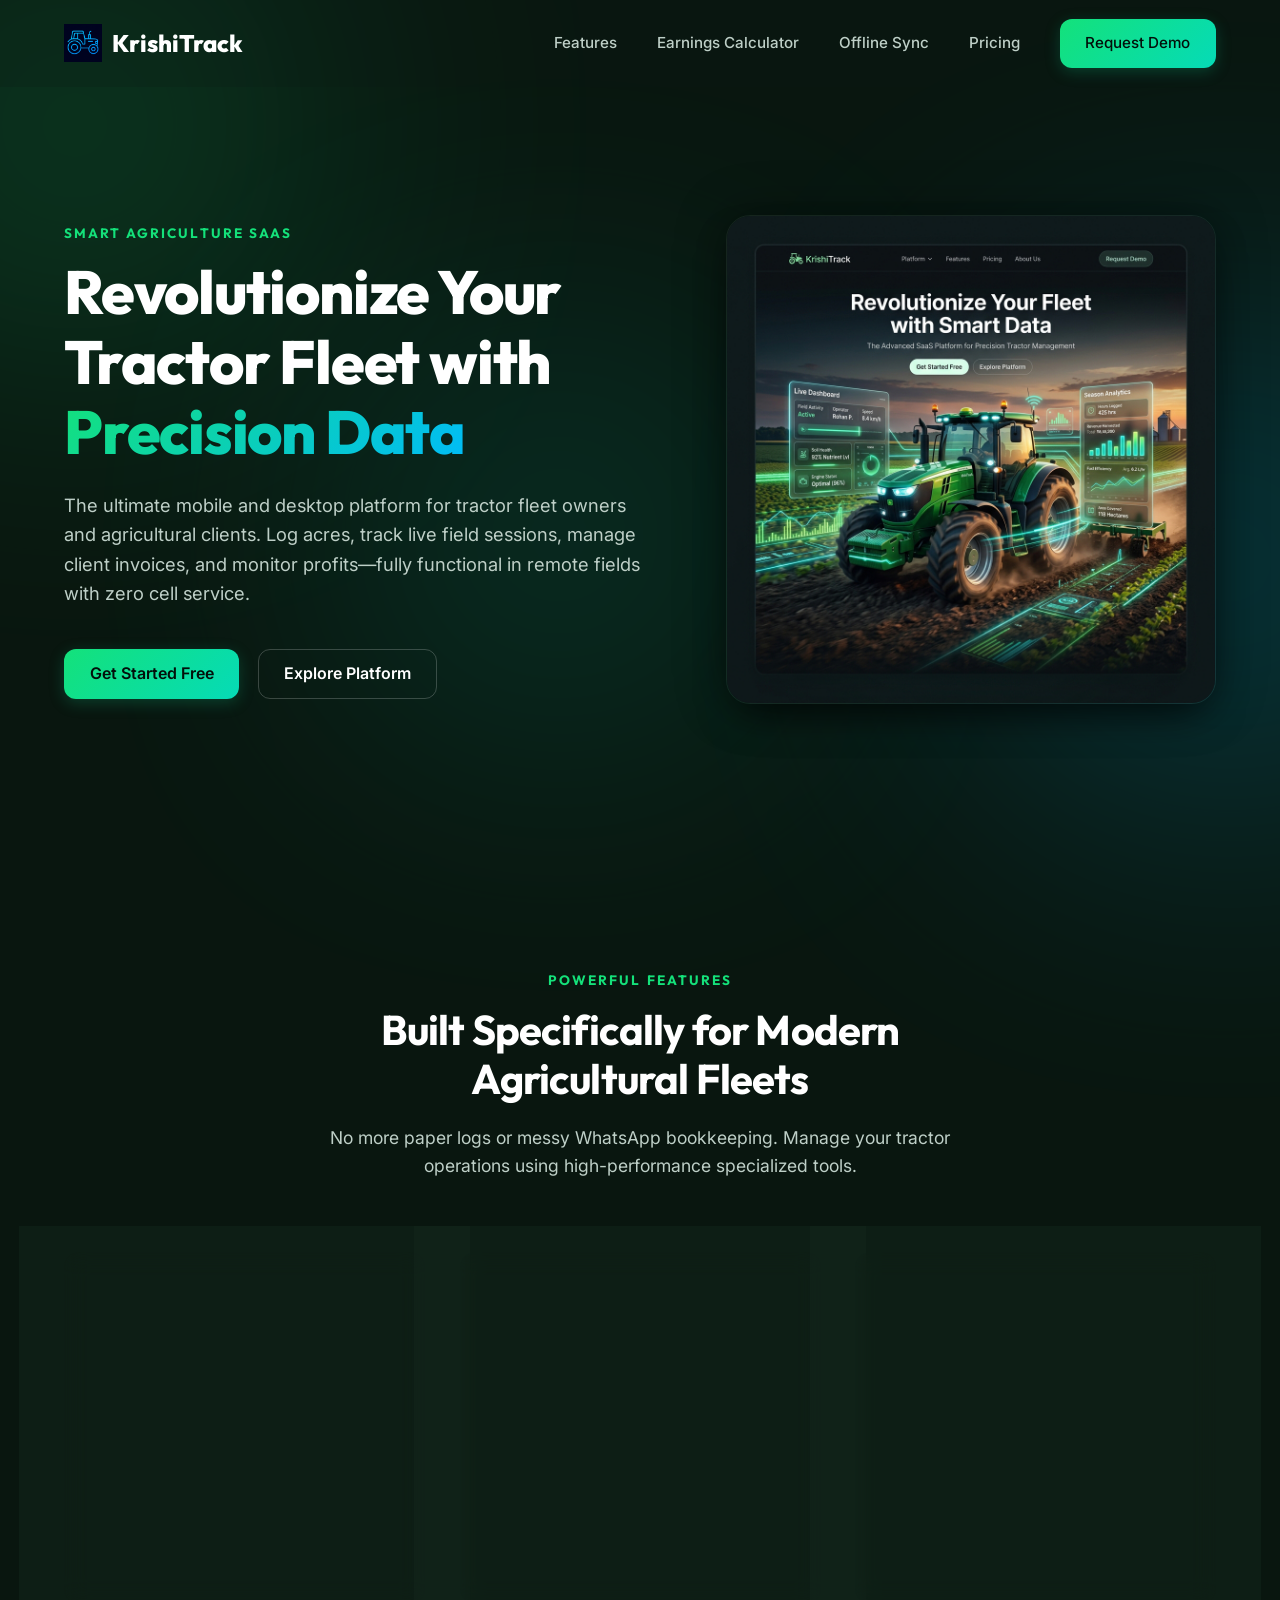
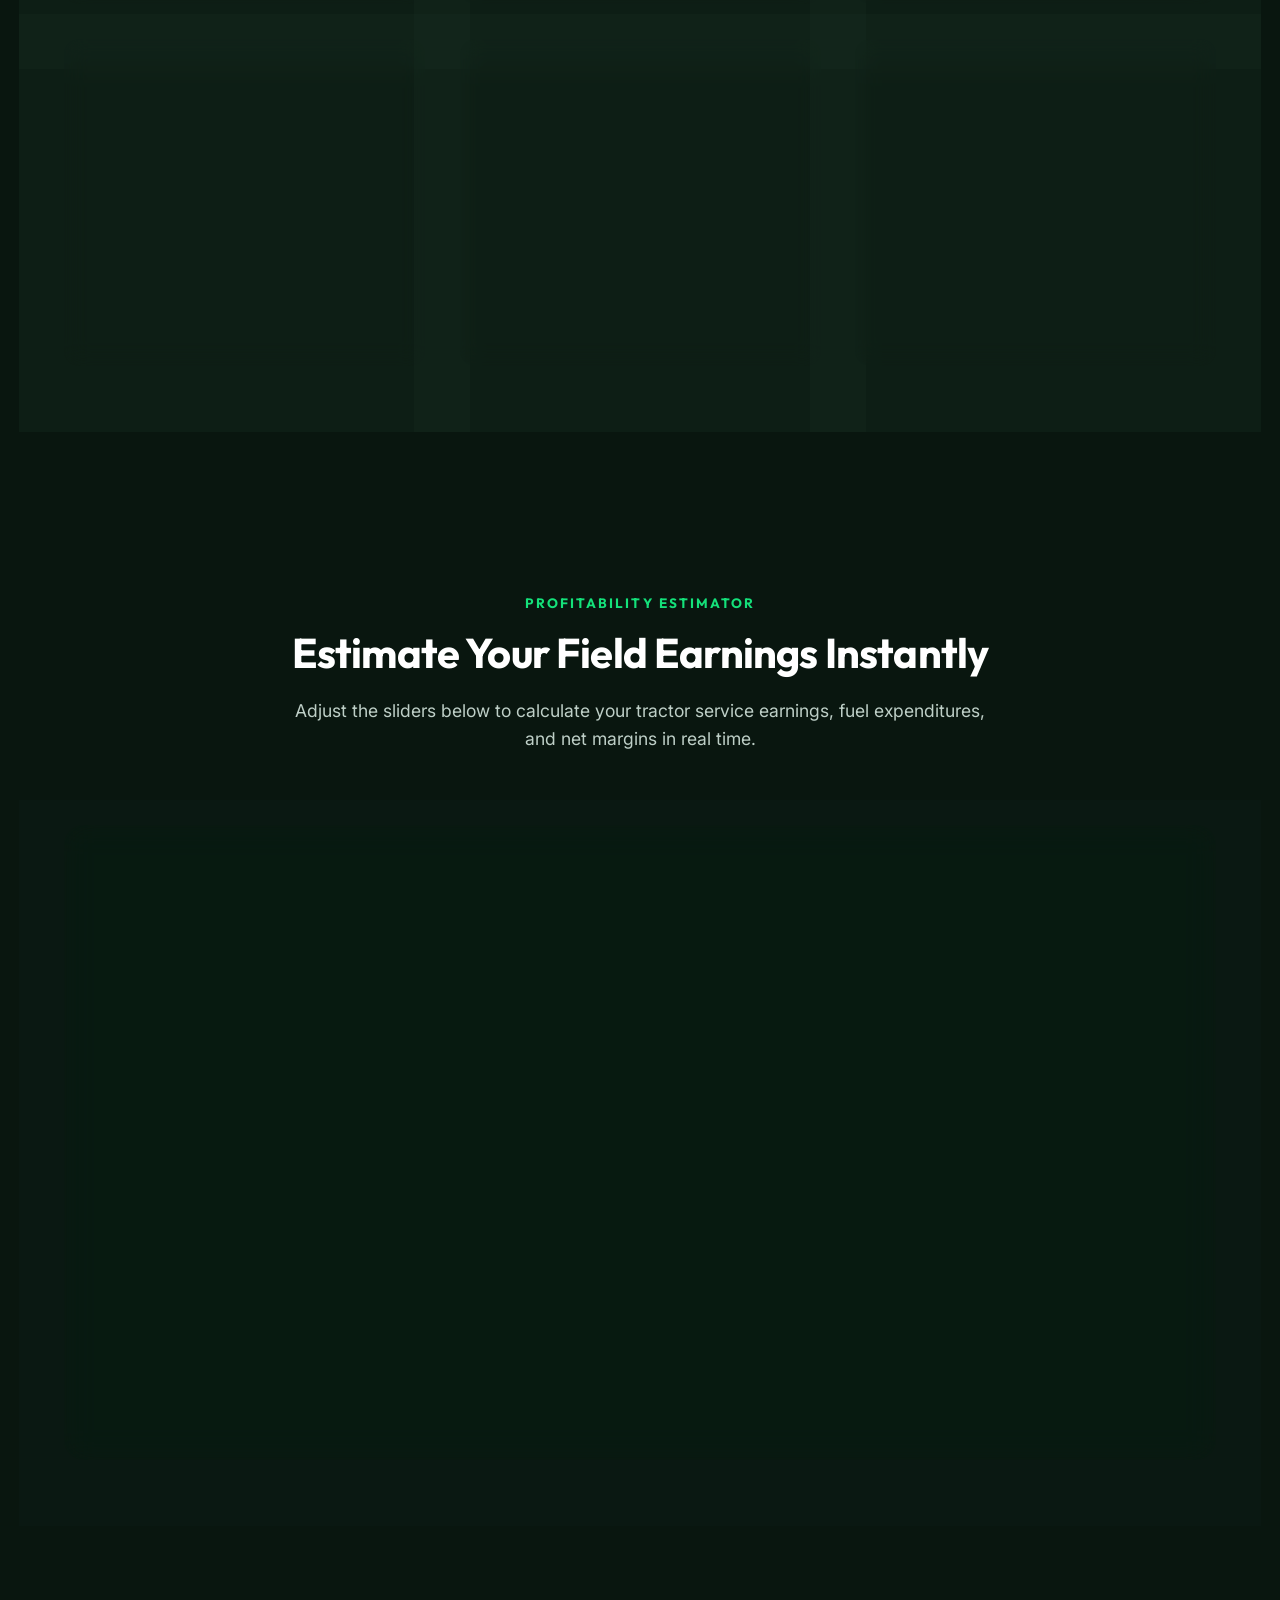
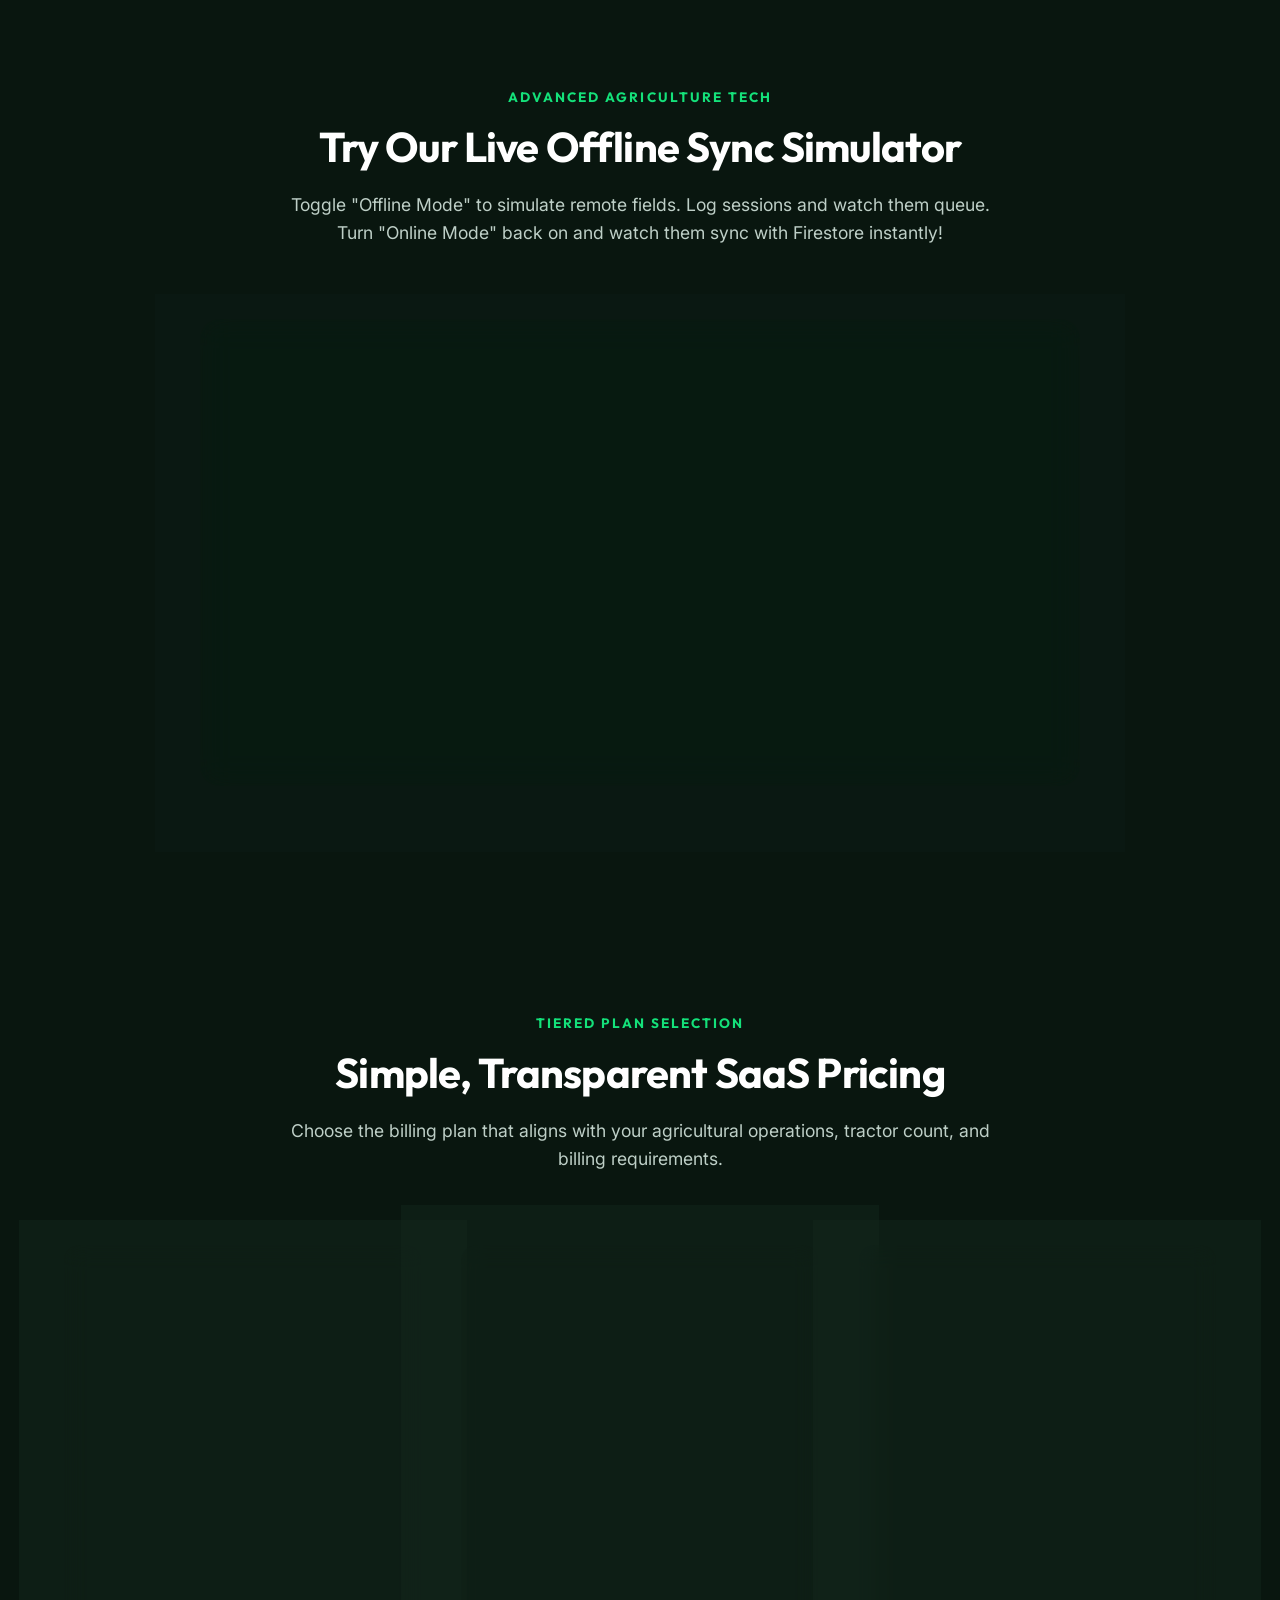
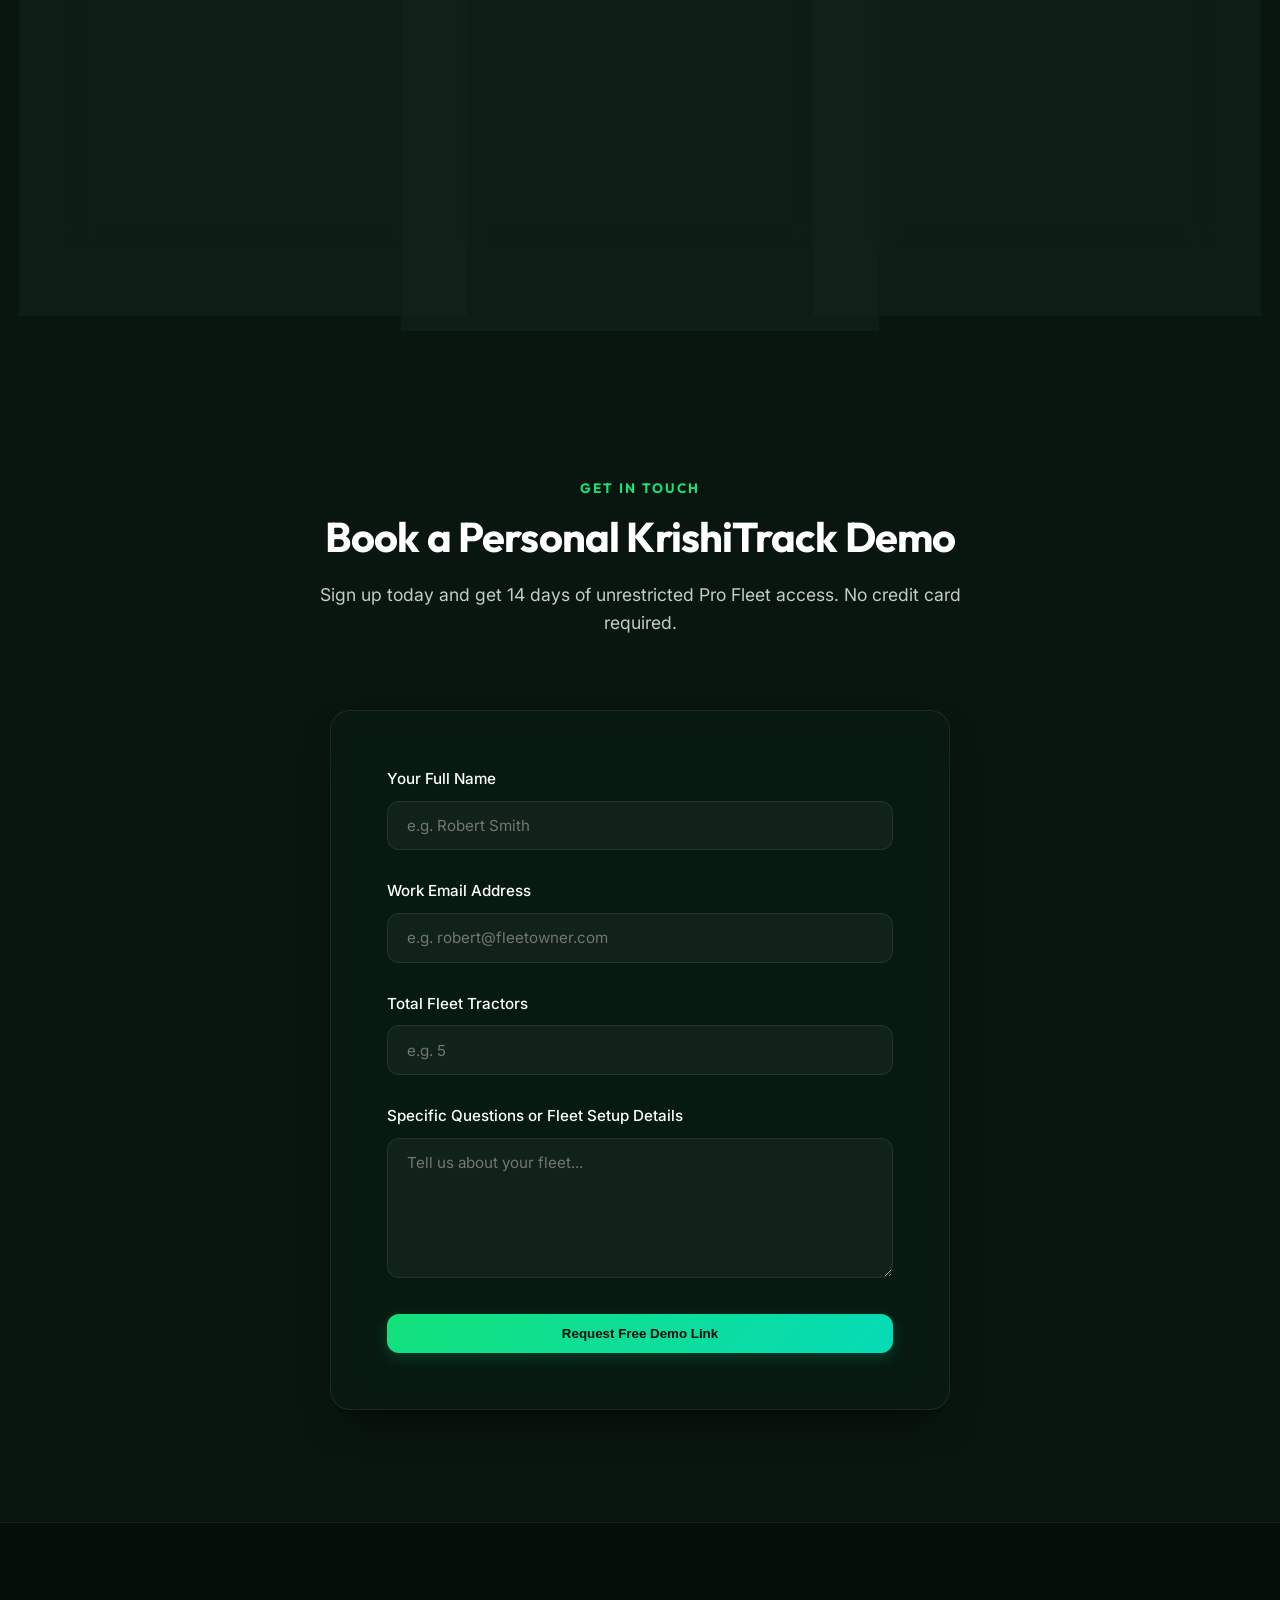
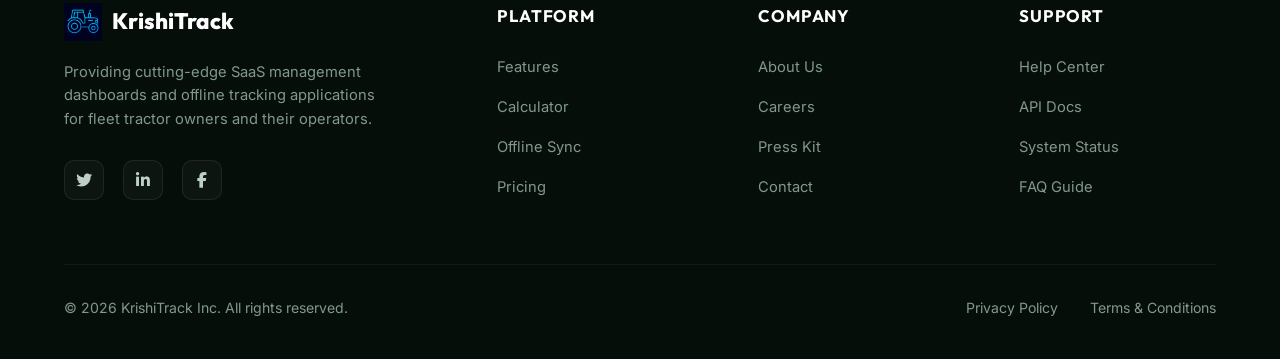
==== commit 1ada3c13: "Update index.html" ====
--- a/index.html
+++ b/index.html
@@ -9,7 +9,7 @@
     <!-- Premium Styles & Fonts -->
     <link rel="stylesheet" href="css/style.css">
     <link rel="stylesheet" href="https://cdnjs.cloudflare.com/ajax/libs/font-awesome/6.4.0/css/all.min.css">
-    <link rel="icon" type="image/png" href="assets/logo.svg">
+    <link rel="icon" type="image/png" href="assets/icon.png">
 </head>
 <body>
 
@@ -22,7 +22,7 @@
     <header class="navbar">
         <div class="nav-container">
             <a href="index.html" class="logo" id="nav-logo">
-                <img src="assets/logo.svg" alt="KrishiTrack Logo" class="logo-img">
+                <img src="assets/icon.png" alt="KrishiTrack Logo" class="logo-img">
                 <span>KrishiTrack</span>
             </a>
             
@@ -310,7 +310,7 @@
         <div class="footer-container">
             <div class="footer-info">
                 <a href="index.html" class="footer-logo">
-                    <img src="assets/logo.svg" alt="KrishiTrack Logo" class="logo-img">
+                    <img src="assets/icon.png" alt="KrishiTrack Logo" class="logo-img">
                     <span>KrishiTrack</span>
                 </a>
                 <p>Providing cutting-edge SaaS management dashboards and offline tracking applications for fleet tractor owners and their operators.</p>
